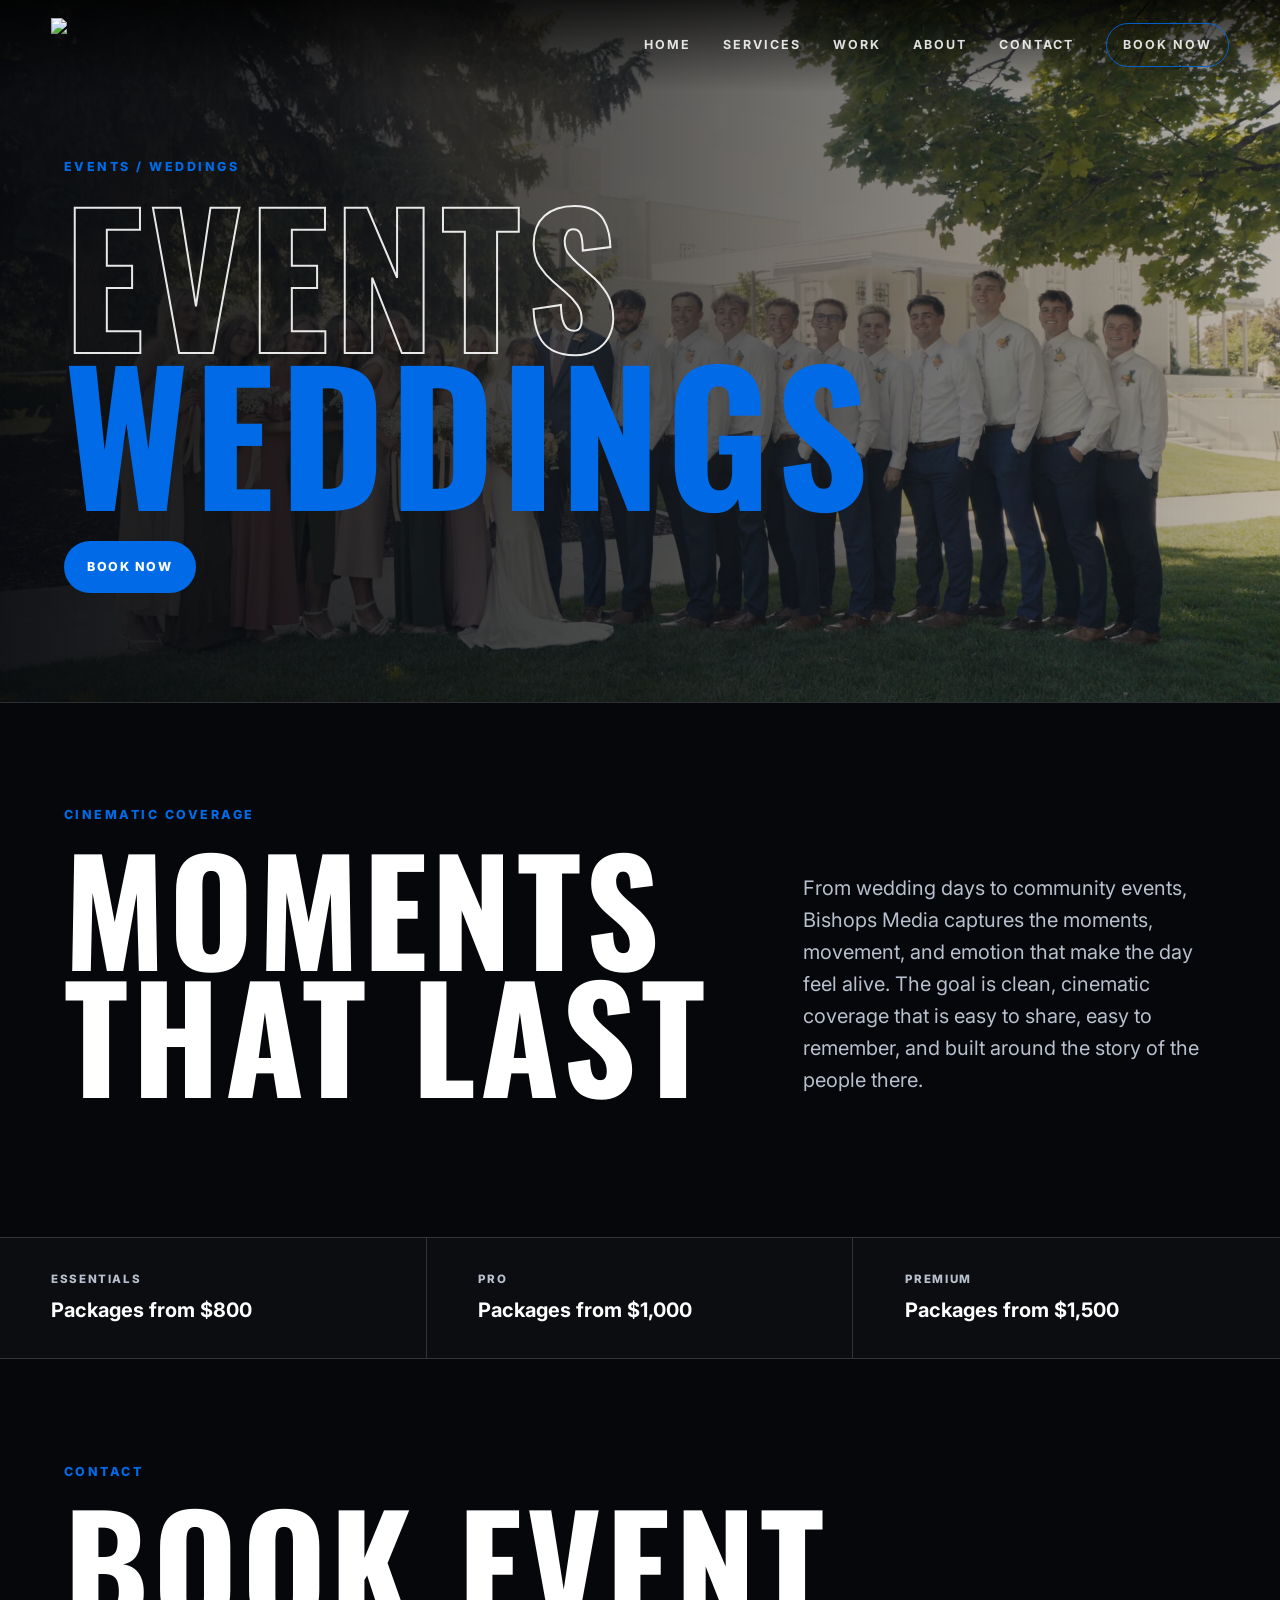
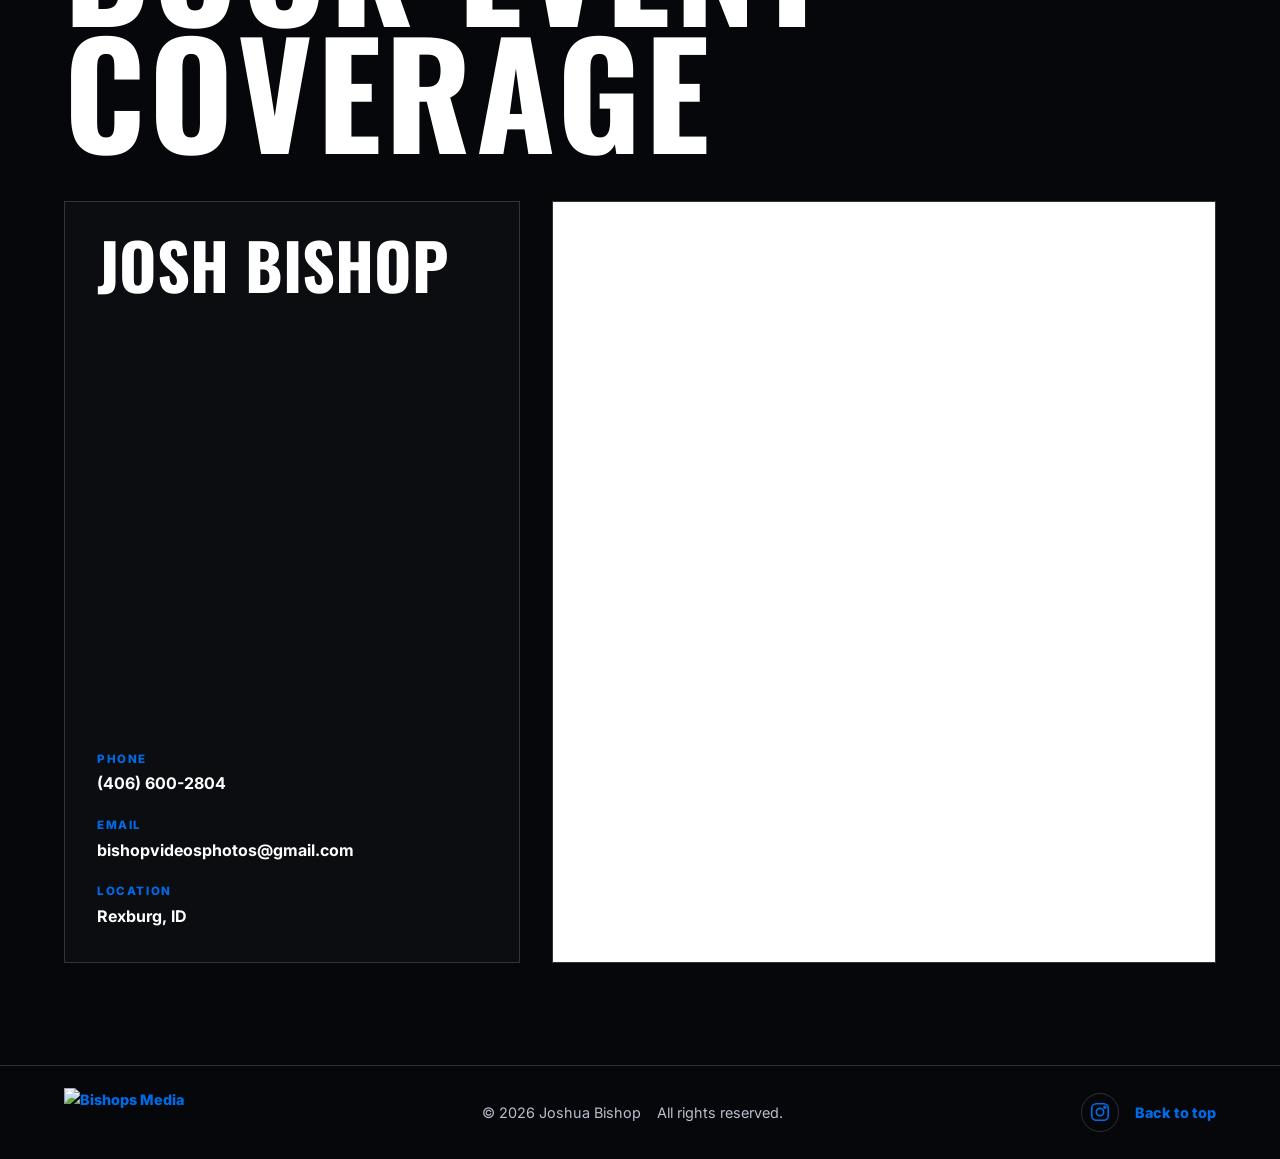
==== events-weddings.html @ 7efe7daa "Bishopsmedia 2.0" ====
<!DOCTYPE html>
<html lang="en">
<head>
  <meta charset="UTF-8" />
  <meta name="viewport" content="width=device-width, initial-scale=1.0" />
  <meta name="description" content="Wedding and event video coverage from Bishops Media in Rexburg, Idaho." />
  <title>Events and Weddings | Bishops Media</title>
  <link rel="icon" type="image/webp" sizes="any" href="images/logo/logo-square.webp?v=2" />
  <link rel="shortcut icon" type="image/webp" href="images/logo/logo-square.webp?v=2" />
  <link rel="apple-touch-icon" href="images/logo/logo.png" />

  <link rel="preconnect" href="https://fonts.googleapis.com">
  <link rel="preconnect" href="https://fonts.gstatic.com" crossorigin>
  <link href="https://fonts.googleapis.com/css2?family=Oswald:wght@500;600;700&family=Inter:wght@400;500;600;700&display=swap" rel="stylesheet">
  <link rel="stylesheet" href="styles/styles.css" />
  <script src="scripts/main.js" defer></script>
</head>
<body>
  <a class="skip-link" href="#main-content">Skip to main content</a>

  <header class="site-header" data-header>
    <a class="logo" href="index.html" aria-label="Bishops Media home">
      <img src="images/logo/logo.webp" alt="Bishops Media" />
    </a>

    <button class="nav-toggle" type="button" aria-label="Open navigation menu" aria-expanded="false" aria-controls="site-nav">
      <span></span>
      <span></span>
      <span></span>
    </button>

    <nav class="site-nav" id="site-nav" aria-label="Main navigation">
      <a href="index.html#home">Home</a>
      <div class="nav-item has-dropdown">
        <a class="nav-parent" href="index.html#services" aria-haspopup="true">Services</a>
        <div class="services-menu" aria-label="Service pages">
          <a href="video-marketing-ads.html">Video Marketing Ads</a>
          <a href="real-estate-media.html">Real Estate Media</a>
          <a href="events-weddings.html">Events and Weddings</a>
        </div>
      </div>
      <a href="index.html#work">Work</a>
      <a href="index.html#about">About</a>
      <a href="#contact">Contact</a>
      <a class="nav-cta" href="#contact">Book Now</a>
    </nav>
  </header>

  <main id="main-content">
    <section class="page-hero" aria-label="Events and weddings hero">
      <video class="page-hero-image page-hero-video" autoplay muted playsinline loop poster="https://placehold.co/1600x900/e5e7eb/6b7280?text=Events+%2F+Weddings">
        <source src="videos/wedding_broll.webm" type="video/webm" />
      </video>
      <div class="page-hero-overlay"></div>

      <div class="page-hero-content">
        <p class="eyebrow">Events / Weddings</p>
        <h1><span>Events</span> <span>Weddings</span></h1>
        <div class="hero-actions">
          <a class="button primary" href="#contact">Book Now</a>
        </div>
      </div>
    </section>

    <section class="service-detail section-padding" aria-labelledby="events-title">
      <div class="section-kicker">Cinematic Coverage</div>
      <div class="section-heading-grid detail-heading-grid">
        <h2 id="events-title">Moments<br>That Last</h2>
        <p>From wedding days to community events, Bishops Media captures the moments, movement, and emotion that make the day feel alive. The goal is clean, cinematic coverage that is easy to share, easy to remember, and built around the story of the people there.</p>
      </div>
    </section>


    <section class="pricing-strip" aria-label="Wedding and event package starting prices">
      <div>
        <span>Essentials</span>
        <strong>Packages from $800</strong>
      </div>
      <div>
        <span>Pro</span>
        <strong>Packages from $1,000</strong>
      </div>
      <div>
        <span>Premium</span>
        <strong>Packages from $1,500</strong>
      </div>
    </section>

    <section class="contact-section section-padding" id="contact" aria-labelledby="contact-title">
      <div class="contact-intro">
        <div class="section-kicker">Contact</div>
        <h2 id="contact-title">Book event coverage</h2>
      </div>

      <div class="contact-layout">
        <aside class="contact-card" aria-label="Josh Bishop contact information">
          <h3>Josh Bishop</h3>
          <ul>
            <li>
              <span>Phone</span>
              <a href="tel:+14066002804">(406) 600-2804</a>
            </li>
            <li>
              <span>Email</span>
              <a href="mailto:bishopvideosphotos@gmail.com">bishopvideosphotos@gmail.com</a>
            </li>
            <li>
              <span>Location</span>
              <p>Rexburg, ID</p>
            </li>
          </ul>
        </aside>

        <div class="google-form-wrap">
          <iframe
            class="google-form-frame"
            title="Bishops Media inquiry form"
            src="https://docs.google.com/forms/d/e/1FAIpQLSdzf8NrI7qWFJkRljMxCz3Irtu58FCvj5BtbxRIutSVyq_fuQ/viewform?embedded=true"
            width="640"
            height="760"
            loading="lazy">
            Loading…
          </iframe>
        </div>
      </div>
    </section>
  </main>

  <footer class="site-footer">
    <a class="footer-brand" href="index.html" aria-label="Bishops Media home">
      <img src="images/logo/logo.webp" alt="Bishops Media" />
    </a>

    <div class="footer-legal">
      <p>© <span data-current-year>2026</span> Joshua Bishop</p>
      <p>All rights reserved.</p>
    </div>

    <div class="footer-links">
      <a class="instagram-link" href="https://www.instagram.com/" target="_blank" rel="noopener" aria-label="Bishops Media on Instagram">
        <svg aria-hidden="true" viewBox="0 0 24 24" width="22" height="22" focusable="false">
          <rect x="3" y="3" width="18" height="18" rx="5"></rect>
          <circle cx="12" cy="12" r="4"></circle>
          <circle cx="17.3" cy="6.7" r="1"></circle>
        </svg>
      </a>
      <a href="#main-content">Back to top</a>
    </div>
  </footer>
</body>
</html>
---- styles/styles.css ----
:root {
  --dark: #05070b;
  --dark-soft: #111721;
  --light: #ffffff;
  --muted: #b7c0cc;
  --blue: #016be7;
  --blue-soft: rgba(1, 107, 231, 0.08);
  --line: rgba(255, 255, 255, 0.16);
  --shadow: none;
  --heading-font: "Oswald", Arial, sans-serif;
  --body-font: "Inter", Arial, sans-serif;
}

* {
  box-sizing: border-box;
}

html {
  scroll-behavior: smooth;
}

body {
  margin: 0;
  background: var(--dark);
  color: var(--light);
  font-family: var(--body-font);
  line-height: 1.6;
}

img,
video {
  max-width: 100%;
  display: block;
}

a {
  color: inherit;
  text-decoration: none;
}

.skip-link {
  position: absolute;
  left: 1rem;
  top: -4rem;
  z-index: 200;
  background: var(--light);
  color: var(--dark);
  padding: 0.75rem 1rem;
  border-radius: 999px;
  transition: top 0.2s ease;
}

.skip-link:focus {
  top: 1rem;
}

.site-header {
  position: fixed;
  inset: 0 0 auto 0;
  z-index: 100;
  display: flex;
  align-items: center;
  justify-content: space-between;
  padding: 1.15rem clamp(1rem, 4vw, 4rem);
  background: linear-gradient(to bottom, rgba(0, 0, 0, 0.76), rgba(0, 0, 0, 0));
  transition: background 0.2s ease, padding 0.2s ease;
}

.site-header.is-scrolled {
  background: rgba(5, 7, 11, 0.92);
  border-bottom: 1px solid var(--line);
  backdrop-filter: blur(18px);
  padding-block: 0.8rem;
}

.logo {
  font-family: var(--heading-font);
  font-size: clamp(1.2rem, 3vw, 1.8rem);
  letter-spacing: 0.08em;
  text-transform: uppercase;
}

.logo span {
  color: var(--blue);
}

.site-nav {
  display: flex;
  align-items: center;
  gap: clamp(1rem, 2.5vw, 2.2rem);
  text-transform: uppercase;
  font-size: 0.78rem;
  font-weight: 700;
  letter-spacing: 0.16em;
}

.site-nav a {
  opacity: 0.86;
  transition: opacity 0.2s ease, color 0.2s ease;
}

.site-nav a:hover,
.site-nav a:focus-visible {
  color: var(--blue);
  opacity: 1;
}

.nav-cta {
  border: 1px solid var(--blue);
  border-radius: 999px;
  padding: 0.7rem 1rem;
  background: transparent;
}

.nav-cta:hover,
.nav-cta:focus-visible {
  background: rgba(255, 255, 255, 0.04);
}

.nav-toggle {
  display: none;
  background: transparent;
  border: 0;
  width: 2.5rem;
  padding: 0.4rem;
  cursor: pointer;
}

.nav-toggle span {
  display: block;
  height: 2px;
  margin: 0.42rem 0;
  background: var(--light);
  transition: transform 0.2s ease, opacity 0.2s ease;
}

.nav-toggle.is-open span:nth-child(1) {
  transform: translateY(8px) rotate(45deg);
}

.nav-toggle.is-open span:nth-child(2) {
  opacity: 0;
}

.nav-toggle.is-open span:nth-child(3) {
  transform: translateY(-8px) rotate(-45deg);
}

.hero {
  position: relative;
  min-height: 100svh;
  display: grid;
  align-items: center;
  overflow: hidden;
  isolation: isolate;
  padding: 8rem clamp(1.2rem, 5vw, 5rem) 5rem;
}

.hero-video,
.hero-overlay {
  position: absolute;
  inset: 0;
  width: 100%;
  height: 100%;
}

.hero-video {
  object-fit: cover;
  z-index: -3;
  background: linear-gradient(120deg, #111721, #05070b 58%, #016be7);
}

.hero-overlay {
  z-index: -2;
  background: linear-gradient(90deg, rgba(5, 7, 11, 0.9), rgba(5, 7, 11, 0.62) 46%, rgba(5, 7, 11, 0.3));
}

.hero-content {
  max-width: 1020px;
}

.eyebrow,
.section-kicker {
  color: var(--blue);
  text-transform: uppercase;
  letter-spacing: 0.2em;
  font-size: 0.78rem;
  font-weight: 800;
  margin: 0 0 1.1rem;
}

.hero h1,
.section-heading-grid h2,
.about-copy h2,
.contact-intro h2 {
  font-family: var(--heading-font);
  text-transform: uppercase;
  line-height: 0.88;
  letter-spacing: 0.03em;
  margin: 0;
}

.hero h1 {
  font-size: clamp(5rem, 17vw, 15rem);
  max-width: 9ch;
}

.hero h1 span {
  display: block;
}

.hero h1 span:first-child {
  color: transparent;
  -webkit-text-stroke: 2px rgba(255, 255, 255, 0.9);
}

.hero h1 span:last-child {
  color: var(--blue);
}

.hero-copy {
  max-width: 620px;
  margin: 1.6rem 0 0;
  color: rgba(255, 255, 255, 0.86);
  font-size: clamp(1rem, 2vw, 1.25rem);
}

.hero-actions {
  display: flex;
  flex-wrap: wrap;
  gap: 1rem;
  margin-top: 2rem;
}

.button {
  display: inline-flex;
  align-items: center;
  justify-content: center;
  min-height: 3.25rem;
  padding: 0.85rem 1.4rem;
  border-radius: 999px;
  font-weight: 800;
  text-transform: uppercase;
  letter-spacing: 0.12em;
  font-size: 0.78rem;
  border: 1px solid transparent;
  cursor: pointer;
  transition: background 0.2s ease, border-color 0.2s ease, color 0.2s ease;
}

.button:hover,
.button:focus-visible {
  border-color: var(--light);
}

.button.primary {
  background: var(--blue);
  color: var(--light);
}

.button.ghost {
  border-color: rgba(255, 255, 255, 0.36);
  background: rgba(255, 255, 255, 0.06);
}

.scroll-cue {
  position: absolute;
  right: clamp(1.2rem, 4vw, 4rem);
  bottom: 2rem;
  display: grid;
  place-items: center;
  width: 4.8rem;
  height: 4.8rem;
  border: 1px solid var(--line);
  border-radius: 999px;
  color: var(--muted);
  text-transform: uppercase;
  font-size: 0.7rem;
  letter-spacing: 0.16em;
}

.section-padding {
  padding: clamp(4rem, 8vw, 8rem) clamp(1.2rem, 5vw, 5rem);
}

.services-section {
  background: var(--dark);
}

.section-heading-grid {
  display: grid;
  grid-template-columns: minmax(0, 0.9fr) minmax(260px, 0.55fr);
  gap: clamp(1.5rem, 5vw, 5rem);
  align-items: end;
  margin-bottom: 2.4rem;
}

.section-heading-grid h2,
.contact-intro h2 {
  font-size: clamp(4rem, 12vw, 9rem);
}

.section-heading-grid p,
.contact-intro p,
.about-copy p {
  color: var(--muted);
  margin: 0;
  max-width: 640px;
}

.service-grid {
  display: grid;
  grid-template-columns: repeat(3, minmax(0, 1fr));
  gap: 1rem;
}

.service-card {
  position: relative;
  min-height: 520px;
  overflow: hidden;
  background: var(--dark-soft);
  border: 1px solid var(--line);
}

.service-card::after {
  content: "";
  position: absolute;
  inset: 0;
  background: linear-gradient(to top, rgba(5, 7, 11, 0.92), rgba(5, 7, 11, 0.34) 58%, rgba(5, 7, 11, 0.06));
}

.service-card img {
  width: 100%;
  height: 100%;
  min-height: 520px;
  object-fit: cover;
  transition: transform 0.35s ease;
}

.service-card:hover img,
.service-card:focus-visible img {
  transform: scale(1.02);
}

.service-card-content {
  position: absolute;
  inset: auto 0 0 0;
  z-index: 2;
  padding: 1.4rem;
}

.service-card-content span {
  display: inline-flex;
  margin-bottom: 1rem;
  color: var(--blue);
  font-weight: 900;
}

.service-card h3 {
  font-family: var(--heading-font);
  text-transform: uppercase;
  font-size: clamp(2rem, 4vw, 3.3rem);
  line-height: 0.95;
  margin: 0 0 0.8rem;
}

.service-card p {
  color: rgba(255, 255, 255, 0.78);
  margin: 0;
}

.pricing-strip {
  display: grid;
  grid-template-columns: repeat(3, minmax(0, 1fr));
  border-block: 1px solid var(--line);
  background: rgba(255, 255, 255, 0.025);
}

.pricing-strip div {
  padding: clamp(1.2rem, 3vw, 2rem) clamp(1.2rem, 4vw, 4rem);
  border-right: 1px solid var(--line);
}

.pricing-strip div:last-child {
  border-right: 0;
}

.pricing-strip span,
.pricing-strip strong {
  display: block;
}

.pricing-strip span {
  color: var(--muted);
  text-transform: uppercase;
  letter-spacing: 0.14em;
  font-size: 0.72rem;
  font-weight: 800;
  margin-bottom: 0.35rem;
}

.pricing-strip strong {
  font-size: clamp(1rem, 2vw, 1.25rem);
}

.about-section {
  display: grid;
  grid-template-columns: minmax(280px, 0.7fr) minmax(0, 1fr);
  gap: clamp(2rem, 6vw, 6rem);
  align-items: center;
  background: var(--dark);
}

.about-media {
  position: relative;
}

.about-media::before {
  content: "";
  position: absolute;
  inset: 1rem -1rem -1rem 1rem;
  border: 1px solid var(--line);
  z-index: 0;
}

.about-media img {
  position: relative;
  z-index: 1;
  aspect-ratio: 4 / 5;
  width: 100%;
  object-fit: cover;
  background: var(--dark-soft);
}

.about-copy h2 {
  font-size: clamp(3rem, 8vw, 6.8rem);
  max-width: 760px;
  margin-bottom: 1.4rem;
}

.about-copy blockquote {
  margin: 2rem 0;
  padding-left: 1rem;
  border-left: 4px solid var(--blue);
  color: var(--light);
  font-size: clamp(1.2rem, 2.5vw, 1.8rem);
  font-weight: 700;
}

.text-link {
  display: inline-flex;
  color: var(--blue);
  font-weight: 900;
  text-transform: uppercase;
  letter-spacing: 0.14em;
  font-size: 0.78rem;
}

.contact-section {
  background: var(--dark);
}

.contact-intro {
  margin-bottom: clamp(1.5rem, 4vw, 3rem);
}

.contact-layout {
  display: grid;
  grid-template-columns: minmax(260px, 0.55fr) minmax(320px, 0.8fr);
  gap: clamp(1rem, 3vw, 2rem);
  align-items: stretch;
}

.contact-card,
.contact-form {
  border: 1px solid var(--line);
  background: rgba(255, 255, 255, 0.025);
}

.contact-card {
  display: grid;
  align-content: space-between;
  gap: 2rem;
  padding: clamp(1.2rem, 3vw, 2rem);
}

.contact-card h3 {
  margin: 0;
  font-family: var(--heading-font);
  font-size: clamp(2.2rem, 5vw, 4rem);
  line-height: 0.95;
  text-transform: uppercase;
}

.contact-card ul {
  display: grid;
  gap: 1.2rem;
  list-style: none;
  padding: 0;
  margin: 0;
}

.contact-card li {
  display: grid;
  gap: 0.2rem;
}

.contact-card span {
  color: var(--blue);
  text-transform: uppercase;
  letter-spacing: 0.14em;
  font-size: 0.72rem;
  font-weight: 800;
}

.contact-card a,
.contact-card p {
  margin: 0;
  color: var(--light);
  font-weight: 700;
}

.contact-card a:hover,
.contact-card a:focus-visible {
  color: var(--blue);
}

.contact-form {
  display: grid;
  gap: 1rem;
  padding: clamp(1.2rem, 3vw, 2rem);
}

.contact-form label {
  display: grid;
  gap: 0.4rem;
  color: var(--muted);
  font-size: 0.86rem;
  font-weight: 700;
}

.contact-form input,
.contact-form select,
.contact-form textarea {
  width: 100%;
  border: 1px solid rgba(255, 255, 255, 0.2);
  background: rgba(0, 0, 0, 0.38);
  color: var(--light);
  font: inherit;
  padding: 0.95rem 1rem;
  border-radius: 0;
}

.contact-form input:focus,
.contact-form select:focus,
.contact-form textarea:focus {
  outline: 2px solid var(--blue);
  border-color: var(--blue);
}

.google-form-wrap {
  border: 1px solid var(--line);
  background: rgba(255, 255, 255, 0.025);
  overflow: hidden;
  min-height: 1177px;
}

.google-form-frame {
  display: block;
  width: 100%;
  max-width: 100%;
  height: 1177px;
  border: 0;
  background: #ffffff;
}

.site-footer {
  display: flex;
  align-items: center;
  justify-content: space-between;
  gap: 1.5rem;
  padding: 1.4rem clamp(1.2rem, 5vw, 5rem);
  color: var(--muted);
  border-top: 1px solid var(--line);
  font-size: 0.9rem;
}

.footer-legal,
.footer-links {
  display: flex;
  align-items: center;
  gap: 1rem;
  flex-wrap: wrap;
}

.site-footer p {
  margin: 0;
}

.site-footer a {
  color: var(--blue);
  font-weight: 800;
}

.instagram-link {
  display: inline-grid;
  place-items: center;
  width: 2.4rem;
  height: 2.4rem;
  border: 1px solid var(--line);
  border-radius: 999px;
}

.instagram-link svg {
  fill: none;
  stroke: currentColor;
  stroke-width: 1.8;
}

.instagram-link:hover,
.instagram-link:focus-visible {
  color: var(--light);
  border-color: var(--blue);
}

@media (max-width: 900px) {
  .nav-toggle {
    display: block;
    z-index: 101;
  }

  .site-nav {
    position: fixed;
    inset: 0;
    display: grid;
    place-content: center;
    gap: 1.7rem;
    background: rgba(5, 7, 11, 0.97);
    transform: translateX(100%);
    transition: transform 0.24s ease;
    font-size: 1rem;
  }

  .site-nav.is-open {
    transform: translateX(0);
  }

  .section-heading-grid,
  .about-section,
  .contact-layout {
    grid-template-columns: 1fr;
  }

  .service-grid,
  .pricing-strip {
    grid-template-columns: 1fr;
  }

  .pricing-strip div {
    border-right: 0;
    border-bottom: 1px solid var(--line);
  }

  .pricing-strip div:last-child {
    border-bottom: 0;
  }

  .service-card,
  .service-card img {
    min-height: 430px;
  }
}

@media (max-width: 560px) {
  .google-form-frame {
    height: 1250px;
  }

  .hero {
    padding-top: 7rem;
  }

  .hero h1 {
    font-size: clamp(4.4rem, 24vw, 7rem);
  }

  .scroll-cue {
    display: none;
  }

  .hero-actions,
  .site-footer,
  .footer-legal,
  .footer-links {
    align-items: stretch;
    flex-direction: column;
  }

  .button {
    width: 100%;
  }
}

@media (prefers-reduced-motion: reduce) {
  html {
    scroll-behavior: auto;
  }

  *,
  *::before,
  *::after {
    animation-duration: 0.01ms !important;
    animation-iteration-count: 1 !important;
    transition-duration: 0.01ms !important;
  }
}

/* Shared logo header, minimalist service dropdown, service pages, and gallery modal */
.logo {
  display: inline-flex;
  align-items: center;
  width: auto;
  min-width: 0;
  font-size: 0;
  letter-spacing: 0;
}

.logo img {
  display: block;
  width: auto;
  height: clamp(2.2rem, 4vw, 3.45rem);
  object-fit: contain;
}

.nav-item {
  position: relative;
  display: inline-flex;
  align-items: center;
}

.has-dropdown {
  padding-block: 0.85rem;
  margin-block: -0.85rem;
}

.nav-parent {
  display: inline-flex;
  align-items: center;
}

.services-menu {
  position: absolute;
  top: 100%;
  left: 50%;
  z-index: 120;
  display: grid;
  gap: 0.65rem;
  min-width: 230px;
  padding: 0.95rem 1rem;
  border: 1px solid var(--line);
  background: rgba(5, 7, 11, 0.94);
  backdrop-filter: blur(18px);
  transform: translate(-50%, -0.15rem);
  opacity: 0;
  pointer-events: none;
  transition: opacity 0.18s ease, transform 0.18s ease;
}

.services-menu a {
  display: block;
  color: var(--light);
  opacity: 0.82;
  font-size: 0.72rem;
  letter-spacing: 0.12em;
  line-height: 1.25;
}

.services-menu a:hover,
.services-menu a:focus-visible {
  color: var(--blue);
  opacity: 1;
}

.has-dropdown:hover .services-menu,
.has-dropdown:focus-within .services-menu {
  transform: translate(-50%, 0);
  opacity: 1;
  pointer-events: auto;
}

.footer-brand {
  display: inline-flex;
  align-items: center;
}

.footer-brand img {
  display: block;
  width: auto;
  height: clamp(2rem, 4vw, 3rem);
  object-fit: contain;
}

.site-footer {
  display: grid;
  grid-template-columns: auto minmax(0, 1fr) auto;
  align-items: center;
  gap: 1.5rem;
}

.footer-legal {
  justify-content: center;
}

.page-hero {
  position: relative;
  min-height: 78svh;
  display: grid;
  align-items: center;
  overflow: hidden;
  isolation: isolate;
  padding: 8rem clamp(1.2rem, 5vw, 5rem) 5rem;
}

.page-hero-image,
.page-hero-overlay {
  position: absolute;
  inset: 0;
  width: 100%;
  height: 100%;
}

.page-hero-image {
  z-index: -3;
  object-fit: cover;
  background: var(--dark-soft);
}

.page-hero-overlay {
  z-index: -2;
  background: linear-gradient(90deg, rgba(5, 7, 11, 0.92), rgba(5, 7, 11, 0.66) 48%, rgba(5, 7, 11, 0.25));
}

.page-hero-content {
  max-width: 1080px;
}

.page-hero h1 {
  font-family: var(--heading-font);
  text-transform: uppercase;
  line-height: 0.88;
  letter-spacing: 0.03em;
  margin: 0;
  font-size: clamp(4.4rem, 14vw, 13rem);
  max-width: 8.5ch;
}

.page-hero h1 span {
  display: block;
}

.page-hero h1 span:first-child {
  color: transparent;
  -webkit-text-stroke: 2px rgba(255, 255, 255, 0.9);
}

.page-hero h1 span:last-child {
  color: var(--blue);
}

.service-detail {
  border-top: 1px solid var(--line);
}

.detail-heading-grid p {
  color: var(--muted);
  font-size: clamp(1rem, 1.8vw, 1.25rem);
  max-width: 720px;
}

.gallery-section {
  border-top: 1px solid var(--line);
  background: rgba(255, 255, 255, 0.015);
}

.gallery-grid {
  display: grid;
  grid-template-columns: repeat(4, minmax(0, 1fr));
  grid-auto-flow: dense;
  gap: 0.75rem;
}

.gallery-tile {
  position: relative;
  display: block;
  width: 100%;
  padding: 0;
  border: 1px solid var(--line);
  background: var(--dark-soft);
  cursor: pointer;
  overflow: hidden;
}

.gallery-tile.featured {
  grid-column: span 2;
  grid-row: span 2;
}

.events-gallery-grid {
  grid-template-columns: repeat(6, minmax(0, 1fr));
}

.events-gallery-grid .gallery-tile.wide {
  grid-column: span 3;
}

.events-gallery-grid .gallery-tile.tall {
  grid-column: span 2;
  grid-row: span 2;
}

.events-gallery-grid .gallery-tile.medium {
  grid-column: span 2;
}

.events-gallery-grid .gallery-tile.small {
  grid-column: span 1;
}

.events-gallery-grid .gallery-tile.wide img {
  min-height: 340px;
  aspect-ratio: 16 / 9;
}

.events-gallery-grid .gallery-tile.tall img {
  min-height: 620px;
  aspect-ratio: 3 / 5;
}

.events-gallery-grid .gallery-tile.medium img,
.events-gallery-grid .gallery-tile.small img {
  min-height: 290px;
}

.gallery-tile img {
  width: 100%;
  height: 100%;
  min-height: 220px;
  aspect-ratio: 4 / 3;
  object-fit: cover;
  transition: transform 0.25s ease, opacity 0.25s ease;
}

.gallery-tile.featured img {
  min-height: 460px;
}


.gallery-tile.crop-left img {
  object-position: 25% 50%;
}

.gallery-tile.crop-right img {
  object-position: 75% 50%;
}

.gallery-tile.crop-top img {
  object-position: 50% 20%;
}

.gallery-tile.crop-bottom img {
  object-position: 50% 78%;
}

.gallery-tile:hover img,
.gallery-tile:focus-visible img {
  transform: scale(1.02);
  opacity: 0.9;
}

.lightbox {
  position: fixed;
  inset: 0;
  z-index: 500;
  display: grid;
  place-items: center;
  padding: clamp(1rem, 4vw, 4rem);
  background: rgba(0, 0, 0, 0.9);
  opacity: 0;
  pointer-events: none;
  transition: opacity 0.2s ease;
}

.lightbox.is-open {
  opacity: 1;
  pointer-events: auto;
}

body.lightbox-open {
  overflow: hidden;
}

.lightbox-frame {
  margin: 0;
  max-width: min(1100px, 86vw);
  max-height: 86vh;
}

.lightbox-frame img {
  max-width: 100%;
  max-height: 86vh;
  object-fit: contain;
  border: 1px solid rgba(255, 255, 255, 0.18);
  background: var(--dark);
}

.lightbox-close,
.lightbox-control {
  position: absolute;
  display: grid;
  place-items: center;
  border: 1px solid rgba(255, 255, 255, 0.28);
  background: rgba(5, 7, 11, 0.42);
  color: var(--light);
  cursor: pointer;
  transition: background 0.18s ease, border-color 0.18s ease;
}

.lightbox-close:hover,
.lightbox-close:focus-visible,
.lightbox-control:hover,
.lightbox-control:focus-visible {
  background: rgba(255, 255, 255, 0.1);
  border-color: var(--blue);
}

.lightbox-close {
  top: 1rem;
  right: 1rem;
  width: 2.8rem;
  height: 2.8rem;
  border-radius: 999px;
  font-size: 1.9rem;
  line-height: 1;
}

.lightbox-control {
  top: 50%;
  width: 3.1rem;
  height: 4.4rem;
  transform: translateY(-50%);
  font-size: 2.8rem;
  line-height: 1;
}

.lightbox-prev {
  left: clamp(0.75rem, 3vw, 2rem);
}

.lightbox-next {
  right: clamp(0.75rem, 3vw, 2rem);
}

@media (max-width: 900px) {
  .site-nav {
    align-content: center;
    justify-items: center;
  }

  .nav-item {
    display: grid;
    justify-items: center;
    gap: 0.8rem;
  }

  .has-dropdown {
    padding-block: 0;
    margin-block: 0;
  }

  .services-menu {
    position: static;
    min-width: 0;
    padding: 0;
    border: 0;
    background: transparent;
    backdrop-filter: none;
    transform: none;
    opacity: 1;
    pointer-events: auto;
  }

  .has-dropdown:hover .services-menu,
  .has-dropdown:focus-within .services-menu {
    transform: none;
  }

  .services-menu a {
    font-size: 0.78rem;
    text-align: center;
  }

  .gallery-grid,
  .events-gallery-grid {
    grid-template-columns: repeat(2, minmax(0, 1fr));
  }

  .gallery-tile.featured,
  .events-gallery-grid .gallery-tile.wide,
  .events-gallery-grid .gallery-tile.tall,
  .events-gallery-grid .gallery-tile.medium,
  .events-gallery-grid .gallery-tile.small {
    grid-column: span 1;
    grid-row: span 1;
  }

  .gallery-tile.featured img,
  .gallery-tile img,
  .events-gallery-grid .gallery-tile.wide img,
  .events-gallery-grid .gallery-tile.tall img,
  .events-gallery-grid .gallery-tile.medium img,
  .events-gallery-grid .gallery-tile.small img {
    min-height: 280px;
    aspect-ratio: 4 / 3;
  }

  .site-footer {
    grid-template-columns: 1fr;
    justify-items: center;
    text-align: center;
  }

  .footer-legal,
  .footer-links {
    justify-content: center;
  }
}

@media (max-width: 560px) {
  .google-form-frame {
    height: 1250px;
  }

  .logo img {
    height: 2.15rem;
  }

  .page-hero {
    min-height: 72svh;
    padding-top: 7rem;
  }

  .page-hero h1 {
    font-size: clamp(4rem, 21vw, 6.6rem);
  }

  .gallery-grid,
  .events-gallery-grid {
    grid-template-columns: 1fr;
  }

  .lightbox-control {
    top: auto;
    bottom: 1rem;
    transform: none;
    width: 3rem;
    height: 3rem;
    font-size: 2rem;
    border-radius: 999px;
  }

  .lightbox-prev {
    left: calc(50% - 4rem);
  }

  .lightbox-next {
    right: calc(50% - 4rem);
  }
}



/* July 25 responsive nav, favicon support, video gallery updates */
.logo img {
  height: clamp(2.35rem, 4.2vw, 3.65rem);
}

.nav-toggle {
  position: relative;
  width: 2.75rem;
  height: 2.75rem;
  padding: 0;
}

.nav-toggle span {
  position: absolute;
  left: 0.55rem;
  right: 0.55rem;
  top: 50%;
  height: 2px;
  margin: 0;
  transform-origin: center;
}

.nav-toggle span:nth-child(1) {
  transform: translateY(-8px);
}

.nav-toggle span:nth-child(2) {
  transform: translateY(0);
}

.nav-toggle span:nth-child(3) {
  transform: translateY(8px);
}

.nav-toggle.is-open span:nth-child(1) {
  transform: translateY(0) rotate(45deg);
}

.nav-toggle.is-open span:nth-child(2) {
  opacity: 0;
}

.nav-toggle.is-open span:nth-child(3) {
  transform: translateY(0) rotate(-45deg);
}

.has-dropdown {
  padding: 0.9rem 0;
  margin: -0.9rem 0;
}

.has-dropdown::after {
  content: "";
  position: absolute;
  top: 100%;
  left: -1.25rem;
  right: -1.25rem;
  height: 1rem;
}

.services-menu {
  top: calc(100% + 0.15rem);
}

.video-gallery-grid {
  grid-template-columns: repeat(5, minmax(0, 1fr));
}

.video-gallery-grid .gallery-tile.featured {
  grid-column: span 3;
  grid-row: span 2;
}

.video-gallery-grid .gallery-tile.tall {
  grid-column: span 2;
  grid-row: span 2;
}

.video-gallery-grid .gallery-tile.wide {
  grid-column: span 5;
}

.video-gallery-grid .gallery-tile.featured img,
.video-gallery-grid .gallery-tile.tall img {
  min-height: 560px;
  aspect-ratio: 9 / 16;
}

.video-gallery-grid .gallery-tile.wide img {
  min-height: 340px;
  aspect-ratio: 16 / 7;
}

.play-mark {
  position: absolute;
  inset: auto auto 1rem 1rem;
  z-index: 2;
  display: grid;
  place-items: center;
  width: 3rem;
  height: 3rem;
  border: 1px solid rgba(255, 255, 255, 0.32);
  border-radius: 999px;
  background: rgba(5, 7, 11, 0.58);
  color: var(--light);
  font-size: 1rem;
  line-height: 1;
}

.lightbox-frame video {
  display: block;
  width: min(900px, 86vw);
  max-height: 86vh;
  border: 1px solid rgba(255, 255, 255, 0.18);
  background: var(--dark);
}

.lightbox-frame img[hidden],
.lightbox-frame video[hidden] {
  display: none;
}

@media (max-width: 900px) {
  .nav-toggle {
    display: block;
  }

  .has-dropdown {
    padding: 0;
    margin: 0;
  }

  .has-dropdown::after {
    display: none;
  }

  .video-gallery-grid {
    grid-template-columns: repeat(2, minmax(0, 1fr));
  }

  .video-gallery-grid .gallery-tile.featured,
  .video-gallery-grid .gallery-tile.tall,
  .video-gallery-grid .gallery-tile.wide {
    grid-column: span 1;
    grid-row: span 1;
  }

  .video-gallery-grid .gallery-tile.featured img,
  .video-gallery-grid .gallery-tile.tall img,
  .video-gallery-grid .gallery-tile.wide img {
    min-height: 320px;
    aspect-ratio: 4 / 3;
  }
}

@media (max-width: 560px) {
  .google-form-frame {
    height: 1250px;
  }

  .video-gallery-grid {
    grid-template-columns: 1fr;
  }

  .logo img {
    height: 2.25rem;
  }
}


/* Wedding b-roll and placeholder media cleanup */
.page-hero-video {
  object-fit: cover;
}

.gallery-tile video {
  display: block;
  width: 100%;
  height: 100%;
  min-height: 220px;
  aspect-ratio: 4 / 3;
  object-fit: cover;
  transition: transform 0.25s ease, opacity 0.25s ease;
}

.gallery-tile:hover video,
.gallery-tile:focus-visible video {
  transform: scale(1.02);
  opacity: 0.9;
}

.gallery-tile.featured video {
  min-height: 460px;
}

.events-gallery-grid .gallery-tile.wide video {
  min-height: 340px;
  aspect-ratio: 16 / 9;
}

.events-gallery-grid .gallery-tile.tall video {
  min-height: 620px;
  aspect-ratio: 3 / 5;
}

.events-gallery-grid .gallery-tile.medium video,
.events-gallery-grid .gallery-tile.small video {
  min-height: 290px;
}

@media (max-width: 900px) {
  .events-gallery-grid .gallery-tile.wide video,
  .events-gallery-grid .gallery-tile.tall video,
  .events-gallery-grid .gallery-tile.medium video,
  .events-gallery-grid .gallery-tile.small video {
    min-height: 320px;
    aspect-ratio: 4 / 3;
  }
}


/* Service card and hero video media updates */
.service-card video {
  width: 100%;
  height: 100%;
  min-height: 520px;
  object-fit: cover;
  transition: transform 0.35s ease, opacity 0.25s ease;
}

.service-card:hover video,
.service-card:focus-visible video {
  transform: scale(1.02);
  opacity: 0.92;
}

.video-hero-triptych {
  z-index: -3;
  display: grid;
  grid-template-columns: repeat(3, minmax(0, 1fr));
  gap: 0;
  background: var(--dark-soft);
}

.video-hero-triptych video {
  width: 100%;
  height: 100%;
  object-fit: cover;
  opacity: 0.84;
  border-right: 1px solid rgba(255, 255, 255, 0.08);
}

.video-hero-triptych video:nth-child(2) {
  opacity: 0.72;
}

.video-hero-triptych video:last-child {
  border-right: 0;
}

.event-preview video {
  width: 100%;
  height: 460px;
  object-fit: cover;
  background: var(--dark-soft);
}

@media (max-width: 900px) {
  .service-card,
  .service-card img,
  .service-card video {
    min-height: 430px;
  }

  .video-hero-triptych {
    grid-template-columns: 1fr;
  }

  .video-hero-triptych video {
    display: none;
    border-right: 0;
  }

  .video-hero-triptych video:first-child {
    display: block;
  }

  .event-preview video {
    height: 360px;
  }
}

/* August 27 refinements: whole-card service hover, restrained video galleries */
.service-grid {
  overflow: visible;
  padding: 0.65rem;
  margin: -0.65rem;
}

.service-card {
  transition: transform 0.24s ease, border-color 0.24s ease, background 0.24s ease;
  transform-origin: center;
  will-change: transform;
}

.service-card img,
.service-card video {
  transition: opacity 0.24s ease;
}

.service-card:hover img,
.service-card:focus-visible img,
.service-card:hover video,
.service-card:focus-visible video {
  transform: none;
  opacity: 1;
}

@media (hover: hover) and (pointer: fine) {
  .service-card:hover,
  .service-card:focus-visible {
    transform: scale(1.035);
    z-index: 5;
    border-color: rgba(255, 255, 255, 0.34);
  }
}

.video-gallery-grid {
  max-width: min(1120px, 100%);
  margin-inline: auto;
  grid-template-columns: repeat(3, minmax(0, 1fr));
  align-items: start;
}

.video-gallery-grid .gallery-tile.featured,
.video-gallery-grid .gallery-tile.tall,
.video-gallery-grid .gallery-tile.wide {
  grid-column: span 1;
  grid-row: span 1;
}

.video-gallery-grid .gallery-tile img,
.video-gallery-grid .gallery-tile video,
.video-gallery-grid .gallery-tile.featured img,
.video-gallery-grid .gallery-tile.tall img,
.video-gallery-grid .gallery-tile.wide img {
  min-height: 0;
  height: clamp(320px, 38vw, 500px);
  aspect-ratio: 9 / 16;
  object-fit: cover;
}

.lightbox-frame video {
  width: min(720px, 86vw);
  max-height: 84vh;
  object-fit: contain;
}

@media (min-width: 1400px) {
  .video-gallery-grid {
    max-width: 1040px;
  }
}

@media (max-width: 900px) {
  .service-grid {
    padding: 0;
    margin: 0;
  }

  .video-gallery-grid {
    grid-template-columns: repeat(2, minmax(0, 1fr));
  }

  .video-gallery-grid .gallery-tile img,
  .video-gallery-grid .gallery-tile video,
  .video-gallery-grid .gallery-tile.featured img,
  .video-gallery-grid .gallery-tile.tall img,
  .video-gallery-grid .gallery-tile.wide img {
    height: auto;
    min-height: 320px;
    aspect-ratio: 4 / 3;
  }
}

@media (max-width: 560px) {
  .video-gallery-grid {
    grid-template-columns: 1fr;
  }
}

/* Revert homepage service cards to the original subtle media zoom */
.service-grid {
  overflow: initial;
  padding: 0;
  margin: 0;
}

.service-card {
  transform: none;
  transition: border-color 0.24s ease, background 0.24s ease;
  will-change: auto;
}

@media (hover: hover) and (pointer: fine) {
  .service-card:hover,
  .service-card:focus-visible {
    transform: none;
    z-index: auto;
    border-color: var(--line);
  }
}

.service-card img,
.service-card video {
  transition: transform 0.35s ease, opacity 0.25s ease;
}

.service-card:hover img,
.service-card:focus-visible img,
.service-card:hover video,
.service-card:focus-visible video {
  transform: scale(1.02);
  opacity: 0.92;
}

/* Video Marketing page: return to an asymmetrical gallery with more breathing room */
.video-gallery-grid {
  max-width: min(1180px, 100%);
  margin-inline: auto;
  display: grid;
  grid-template-columns: repeat(6, minmax(0, 1fr));
  gap: clamp(1.35rem, 2.5vw, 2.75rem);
  align-items: start;
}

.video-gallery-grid .gallery-tile.featured {
  grid-column: 1 / span 3;
  grid-row: span 2;
}

.video-gallery-grid .gallery-tile.tall {
  grid-column: 4 / span 3;
  grid-row: span 2;
  margin-top: clamp(2rem, 5vw, 5rem);
}

.video-gallery-grid .gallery-tile.wide {
  grid-column: 2 / span 4;
  grid-row: span 1;
  margin-top: clamp(1rem, 3vw, 2rem);
}

.video-gallery-grid .gallery-tile img,
.video-gallery-grid .gallery-tile video,
.video-gallery-grid .gallery-tile.featured img,
.video-gallery-grid .gallery-tile.tall img,
.video-gallery-grid .gallery-tile.wide img {
  width: 100%;
  height: auto;
  min-height: 0;
  object-fit: cover;
}

.video-gallery-grid .gallery-tile.featured img,
.video-gallery-grid .gallery-tile.featured video {
  aspect-ratio: 4 / 5;
  min-height: clamp(420px, 42vw, 620px);
}

.video-gallery-grid .gallery-tile.tall img,
.video-gallery-grid .gallery-tile.tall video {
  aspect-ratio: 3 / 4;
  min-height: clamp(400px, 40vw, 600px);
}

.video-gallery-grid .gallery-tile.wide img,
.video-gallery-grid .gallery-tile.wide video {
  aspect-ratio: 16 / 9;
  min-height: clamp(280px, 25vw, 390px);
}

@media (max-width: 900px) {
  .video-gallery-grid {
    max-width: 100%;
    grid-template-columns: 1fr;
    gap: 1.25rem;
  }

  .video-gallery-grid .gallery-tile.featured,
  .video-gallery-grid .gallery-tile.tall,
  .video-gallery-grid .gallery-tile.wide {
    grid-column: 1;
    grid-row: span 1;
    margin-top: 0;
  }

  .video-gallery-grid .gallery-tile img,
  .video-gallery-grid .gallery-tile video,
  .video-gallery-grid .gallery-tile.featured img,
  .video-gallery-grid .gallery-tile.tall img,
  .video-gallery-grid .gallery-tile.wide img {
    min-height: 320px;
    aspect-ratio: 4 / 3;
  }
}

/* Final refinements: homepage service cards and embedded Google Form sizing */
.service-card {
  transition: transform 0.28s ease, border-color 0.28s ease, background 0.28s ease;
  will-change: transform;
}

.service-card img,
.service-card video {
  width: 100%;
  height: 100%;
  min-height: 520px;
  object-fit: cover;
  transition: opacity 0.25s ease;
  transform: none;
}

.service-card:hover img,
.service-card:focus-visible img,
.service-card:hover video,
.service-card:focus-visible video {
  transform: none;
  opacity: 0.94;
}

@media (hover: hover) and (pointer: fine) {
  .service-card:hover,
  .service-card:focus-visible {
    transform: scale(1.035);
    border-color: rgba(255, 255, 255, 0.32);
    z-index: 3;
  }
}

.google-form-wrap {
  min-height: 0;
}

.google-form-frame {
  height: 760px;
}

@media (max-width: 900px) {
  .service-card,
  .service-card img,
  .service-card video {
    min-height: 430px;
  }

  .service-card:hover,
  .service-card:focus-visible {
    transform: none;
  }

  .google-form-frame {
    height: 840px;
  }
}

@media (max-width: 560px) {
  .google-form-frame {
    height: 920px;
  }
}
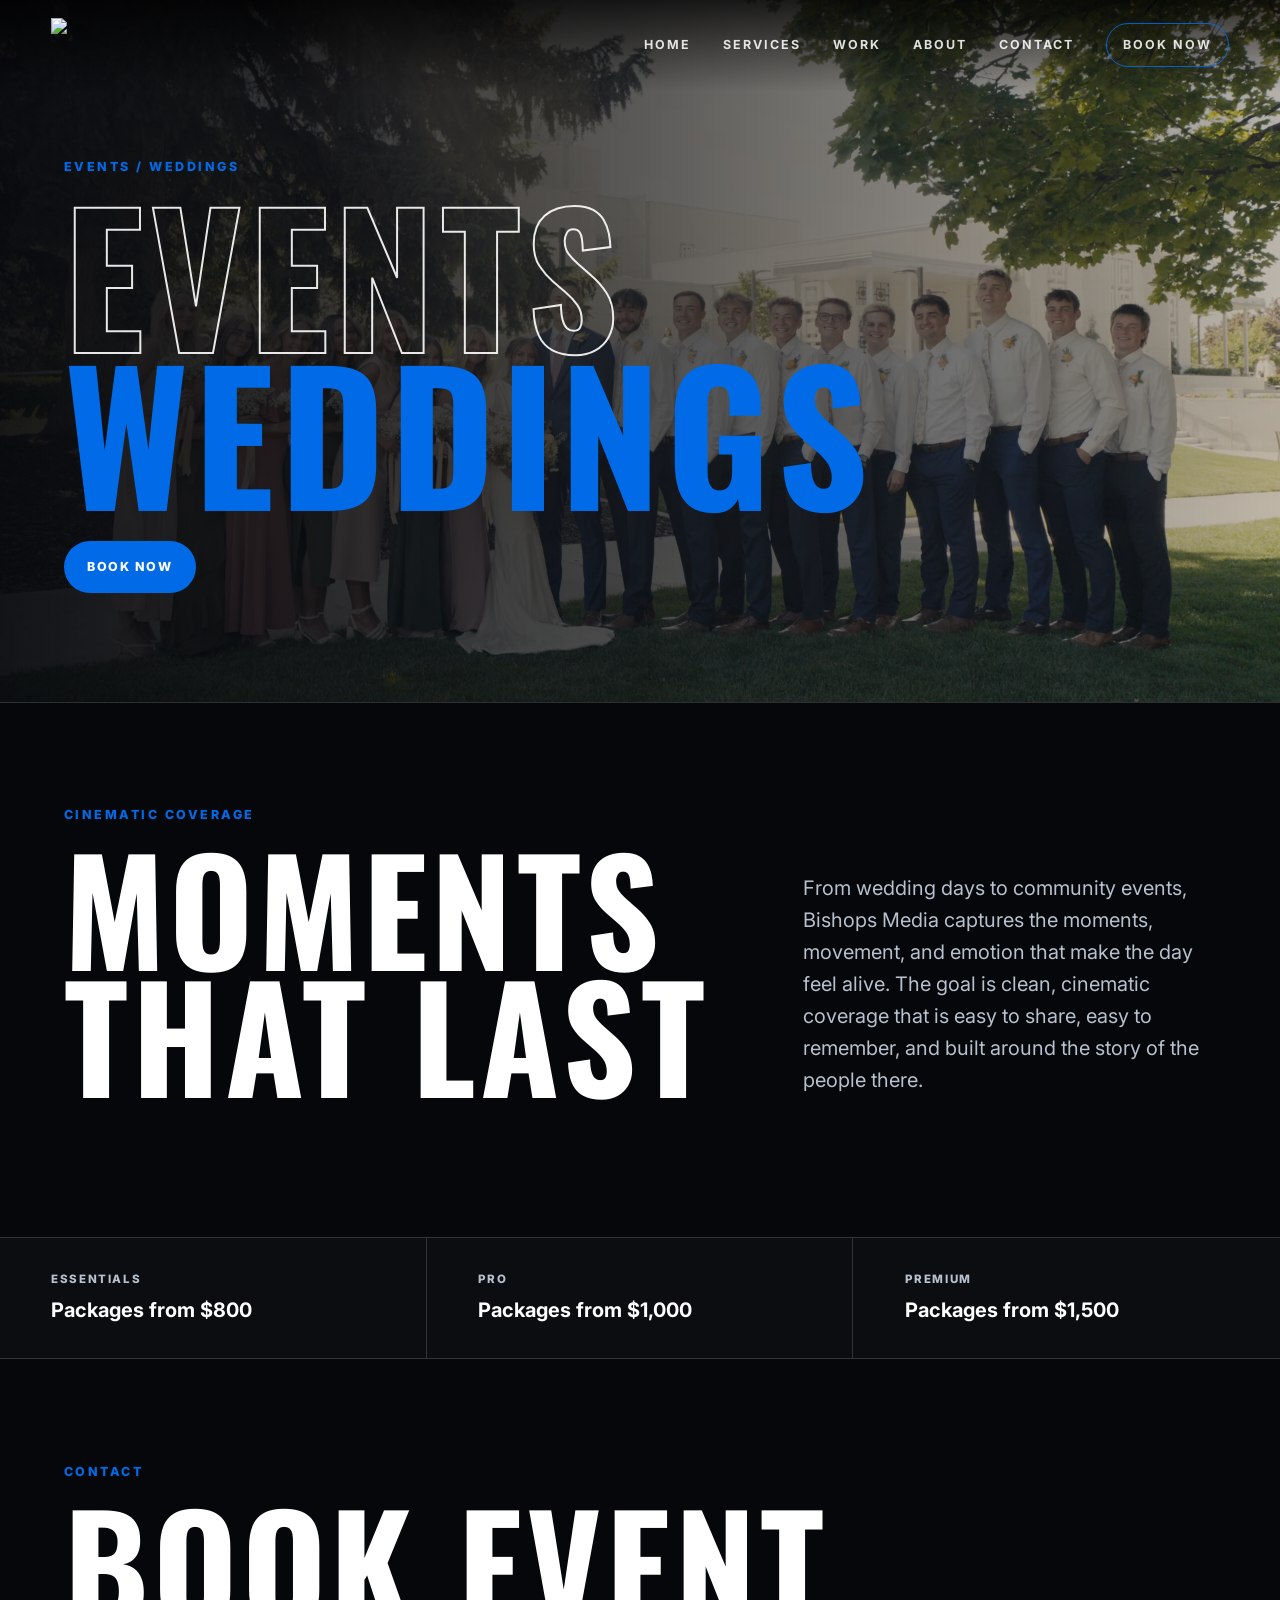
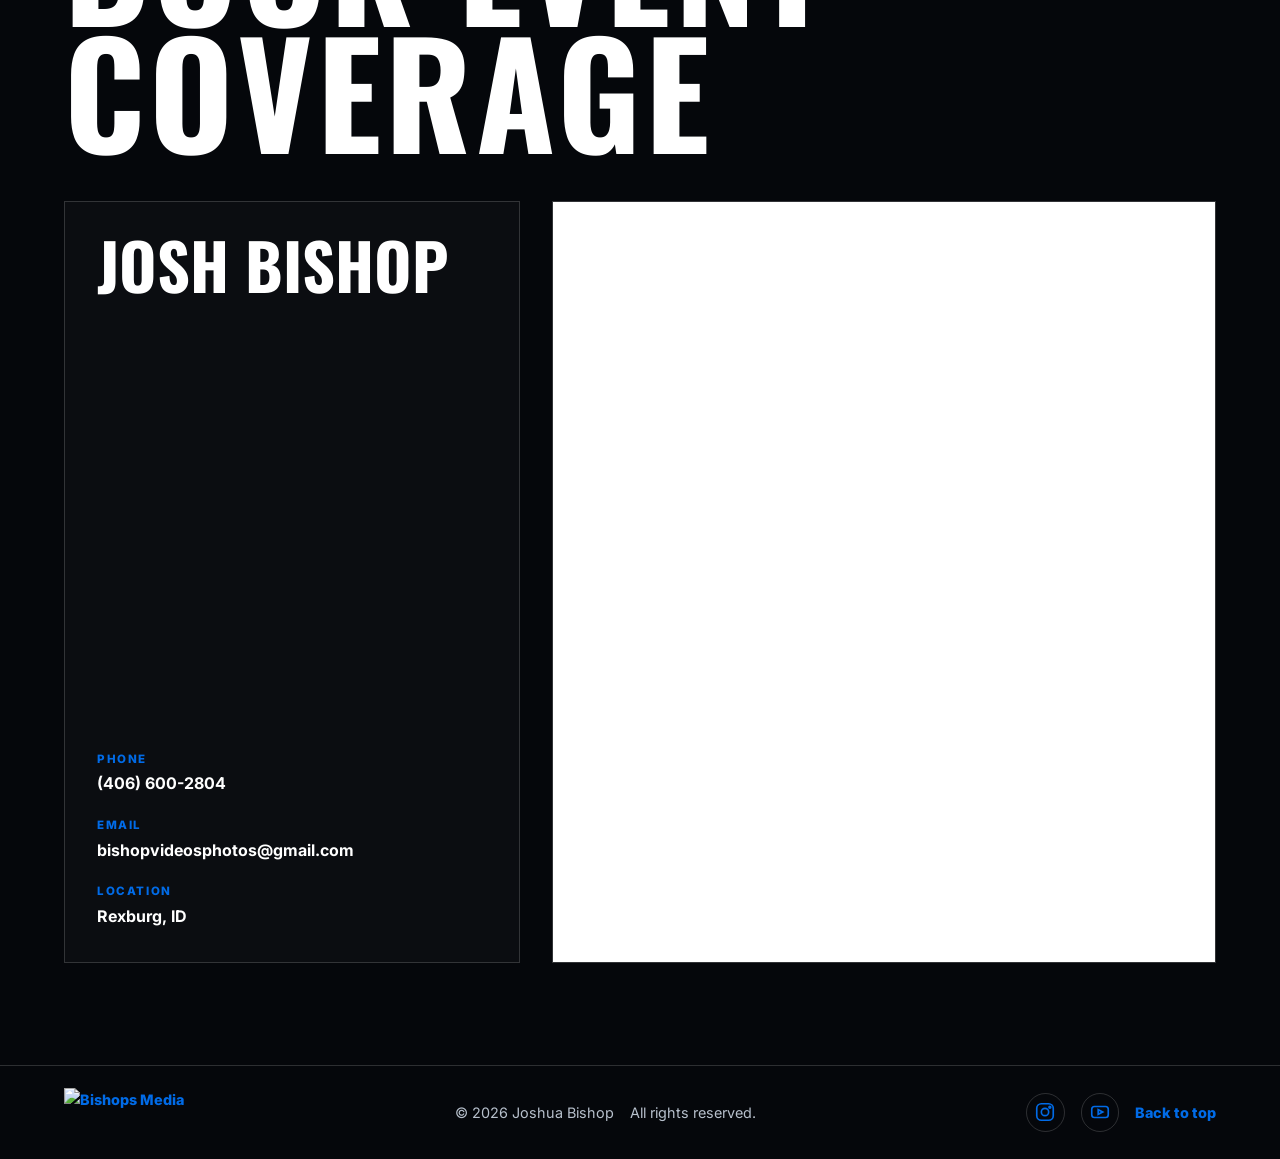
==== commit 30eca0b3: "social media links" ====
--- a/events-weddings.html
+++ b/events-weddings.html
@@ -137,11 +137,17 @@
     </div>
 
     <div class="footer-links">
-      <a class="instagram-link" href="https://www.instagram.com/" target="_blank" rel="noopener" aria-label="Bishops Media on Instagram">
+      <a class="social-link" href="https://www.instagram.com/bishopsmedia_/" target="_blank" rel="noopener" aria-label="Bishops Media on Instagram">
         <svg aria-hidden="true" viewBox="0 0 24 24" width="22" height="22" focusable="false">
           <rect x="3" y="3" width="18" height="18" rx="5"></rect>
           <circle cx="12" cy="12" r="4"></circle>
           <circle cx="17.3" cy="6.7" r="1"></circle>
+        </svg>
+      </a>
+      <a class="social-link" href="https://www.youtube.com/@bishopsmedia" target="_blank" rel="noopener" aria-label="Bishops Media on YouTube">
+        <svg aria-hidden="true" viewBox="0 0 24 24" width="22" height="22" focusable="false">
+          <rect x="3" y="6" width="18" height="12" rx="3"></rect>
+          <path d="M10 9.5v5l5-2.5z"></path>
         </svg>
       </a>
       <a href="#main-content">Back to top</a>
--- a/styles/styles.css
+++ b/styles/styles.css
@@ -1749,3 +1749,25 @@
     height: 920px;
   }
 }
+
+/* Social footer buttons */
+.social-link {
+  display: inline-grid;
+  place-items: center;
+  width: 2.4rem;
+  height: 2.4rem;
+  border: 1px solid var(--line);
+  border-radius: 999px;
+}
+
+.social-link svg {
+  fill: none;
+  stroke: currentColor;
+  stroke-width: 1.8;
+}
+
+.social-link:hover,
+.social-link:focus-visible {
+  color: var(--light);
+  border-color: var(--blue);
+}
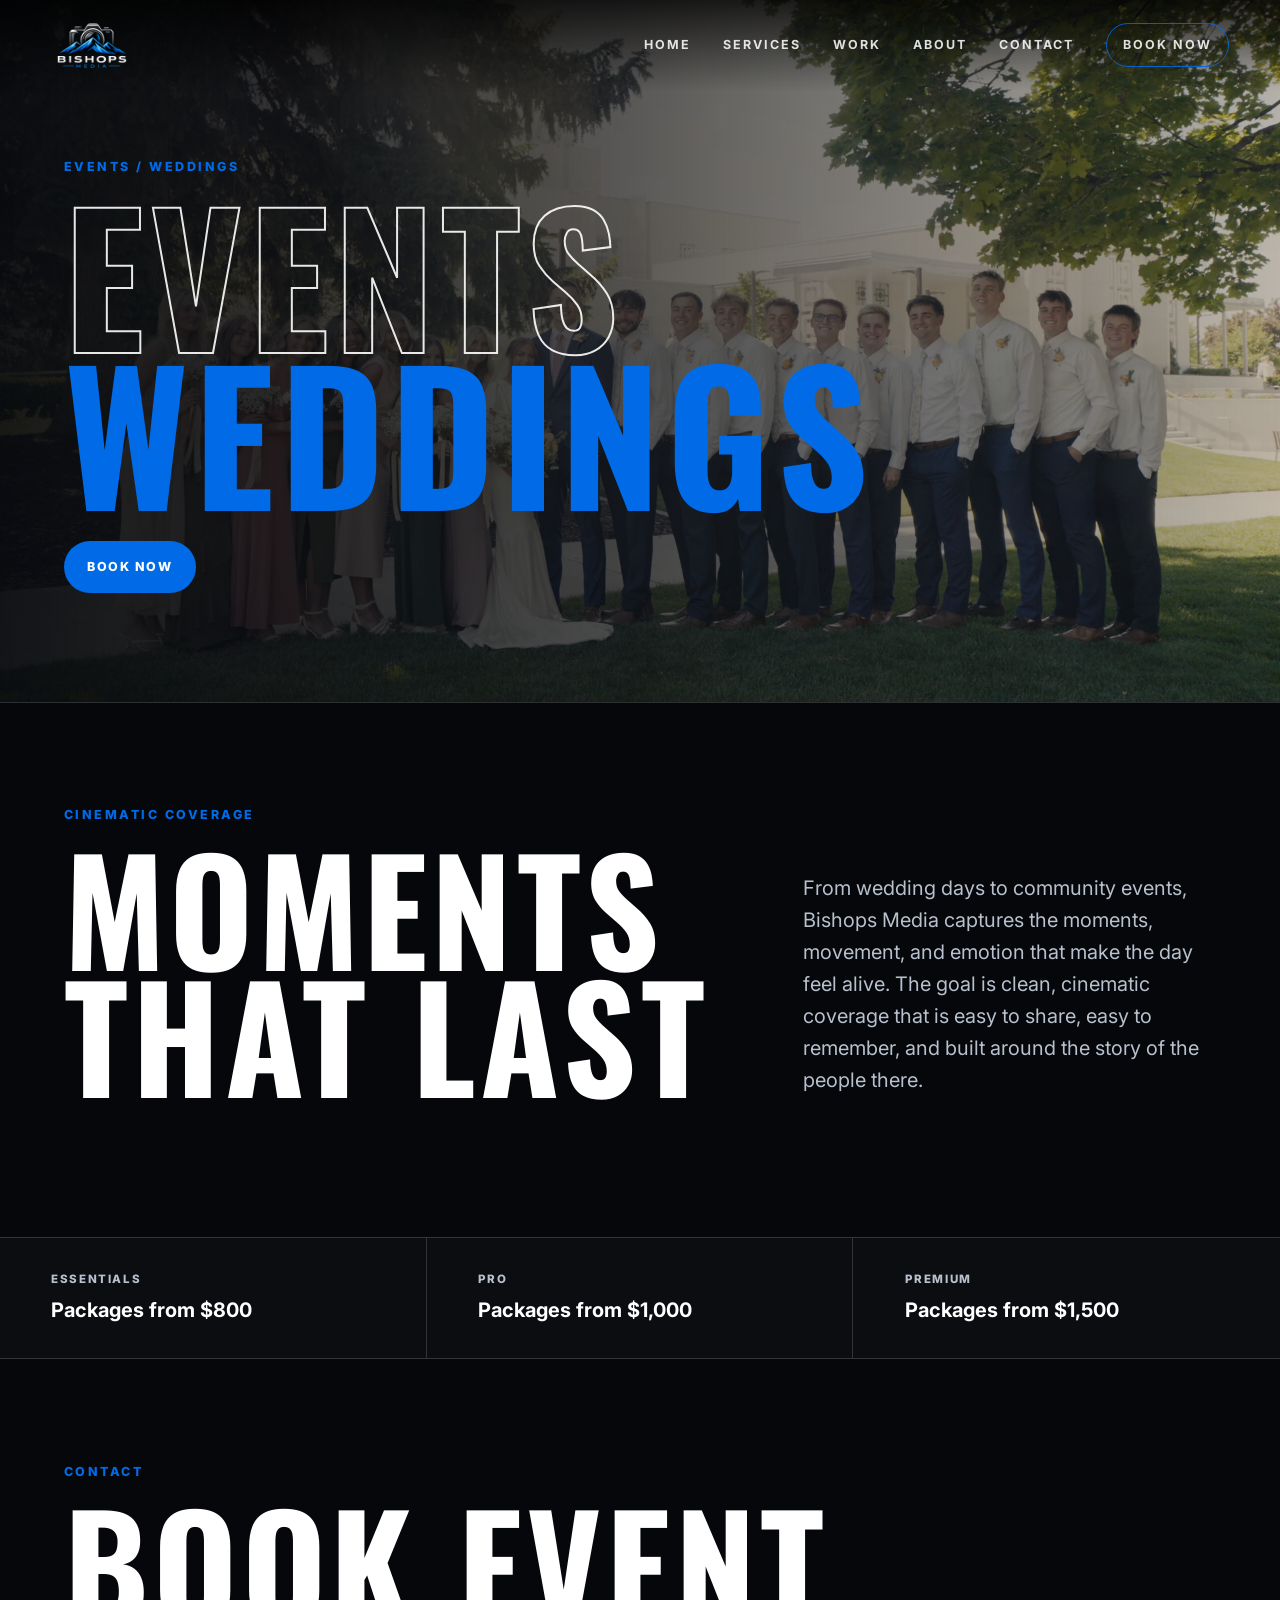
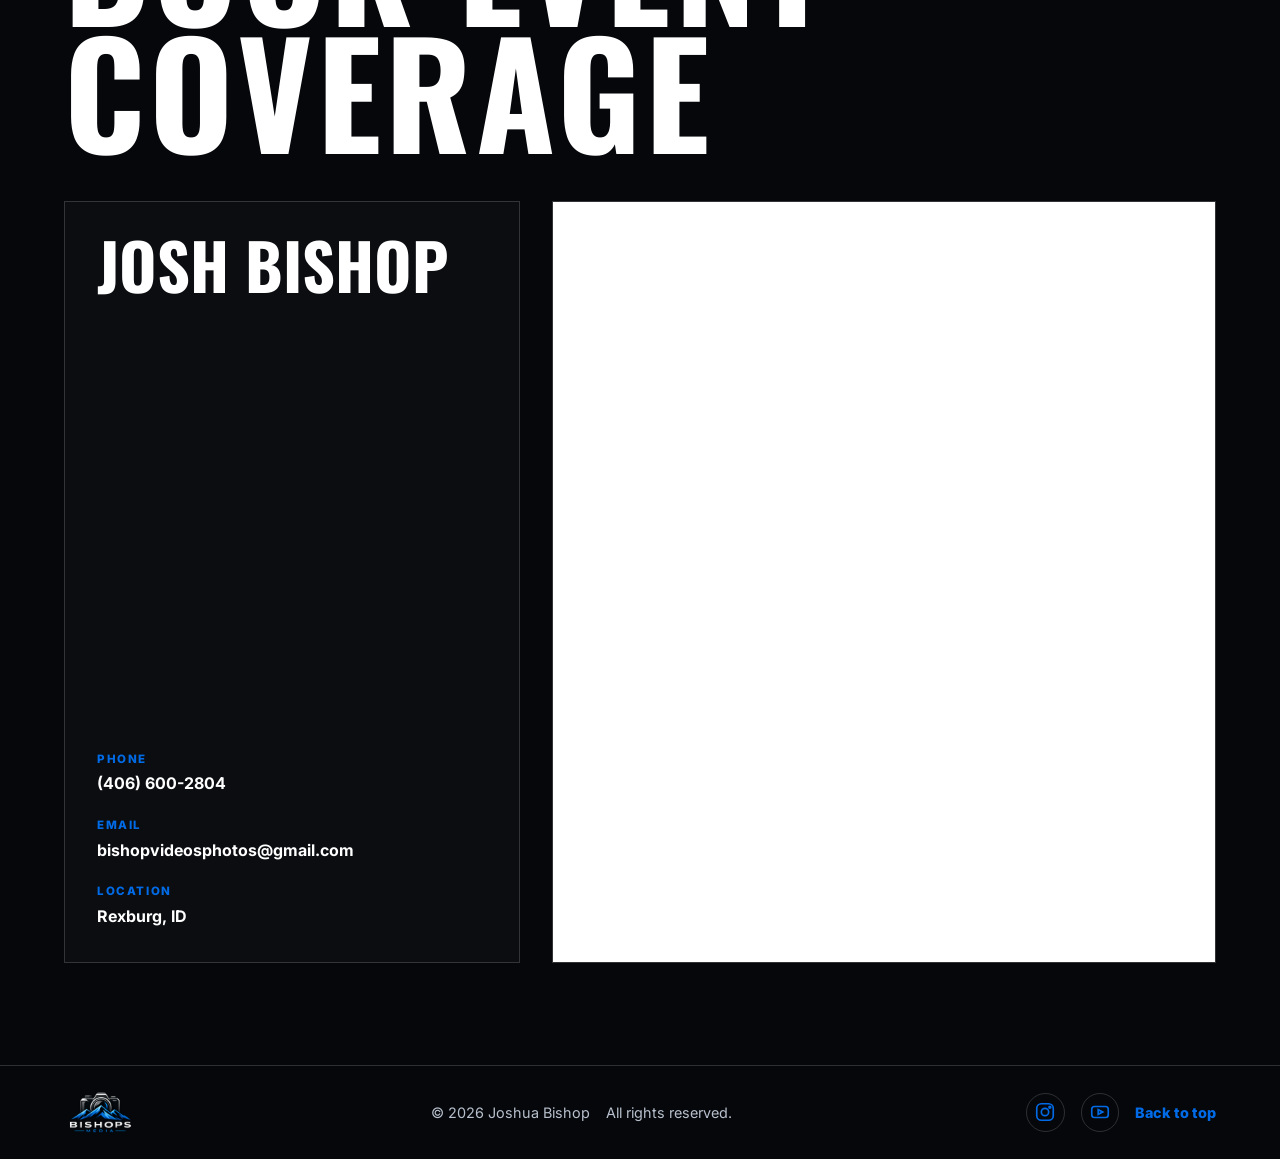
==== commit 4ce20977: "updated logo" ====
--- a/events-weddings.html
+++ b/events-weddings.html
@@ -20,7 +20,7 @@
 
   <header class="site-header" data-header>
     <a class="logo" href="index.html" aria-label="Bishops Media home">
-      <img src="images/logo/logo.webp" alt="Bishops Media" />
+      <img src="images/logo/logo_2.png" alt="Bishops Media" />
     </a>
 
     <button class="nav-toggle" type="button" aria-label="Open navigation menu" aria-expanded="false" aria-controls="site-nav">
@@ -128,7 +128,7 @@
 
   <footer class="site-footer">
     <a class="footer-brand" href="index.html" aria-label="Bishops Media home">
-      <img src="images/logo/logo.webp" alt="Bishops Media" />
+      <img src="images/logo/logo_2.png" alt="Bishops Media" />
     </a>
 
     <div class="footer-legal">
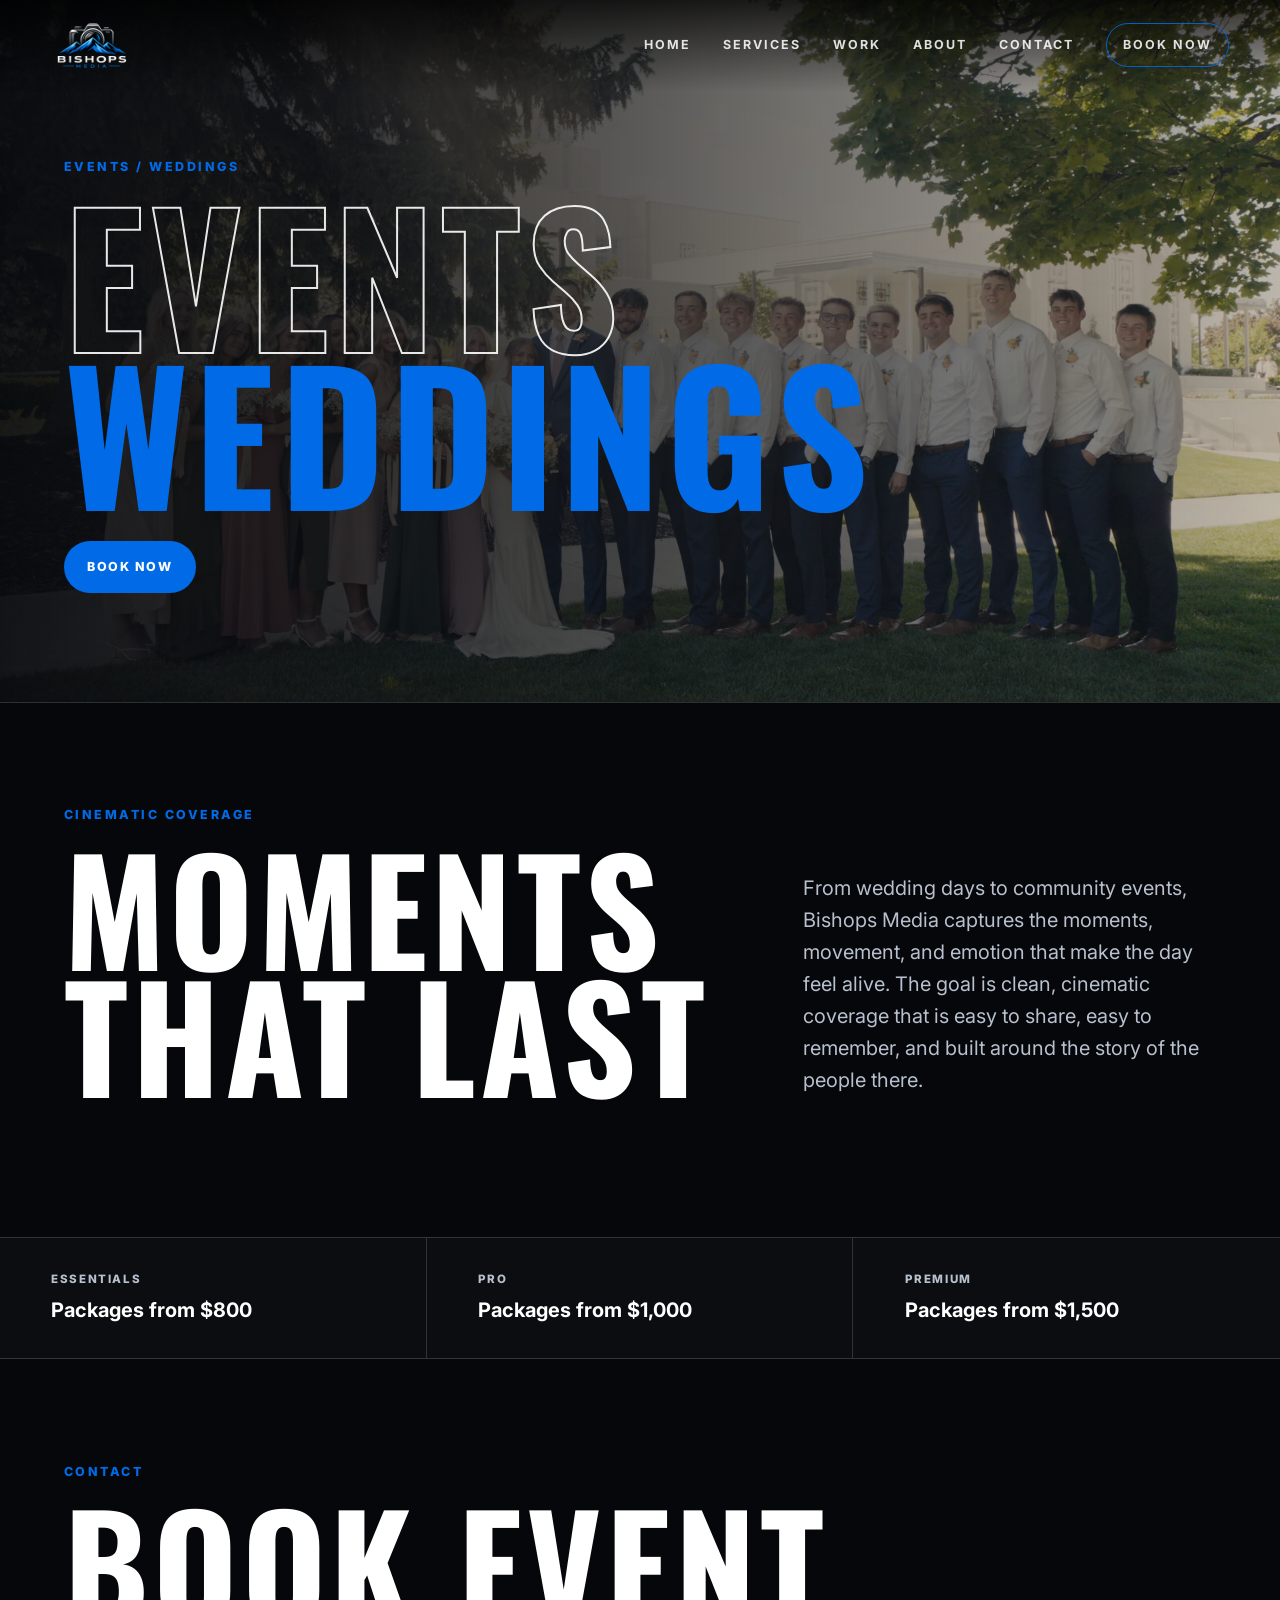
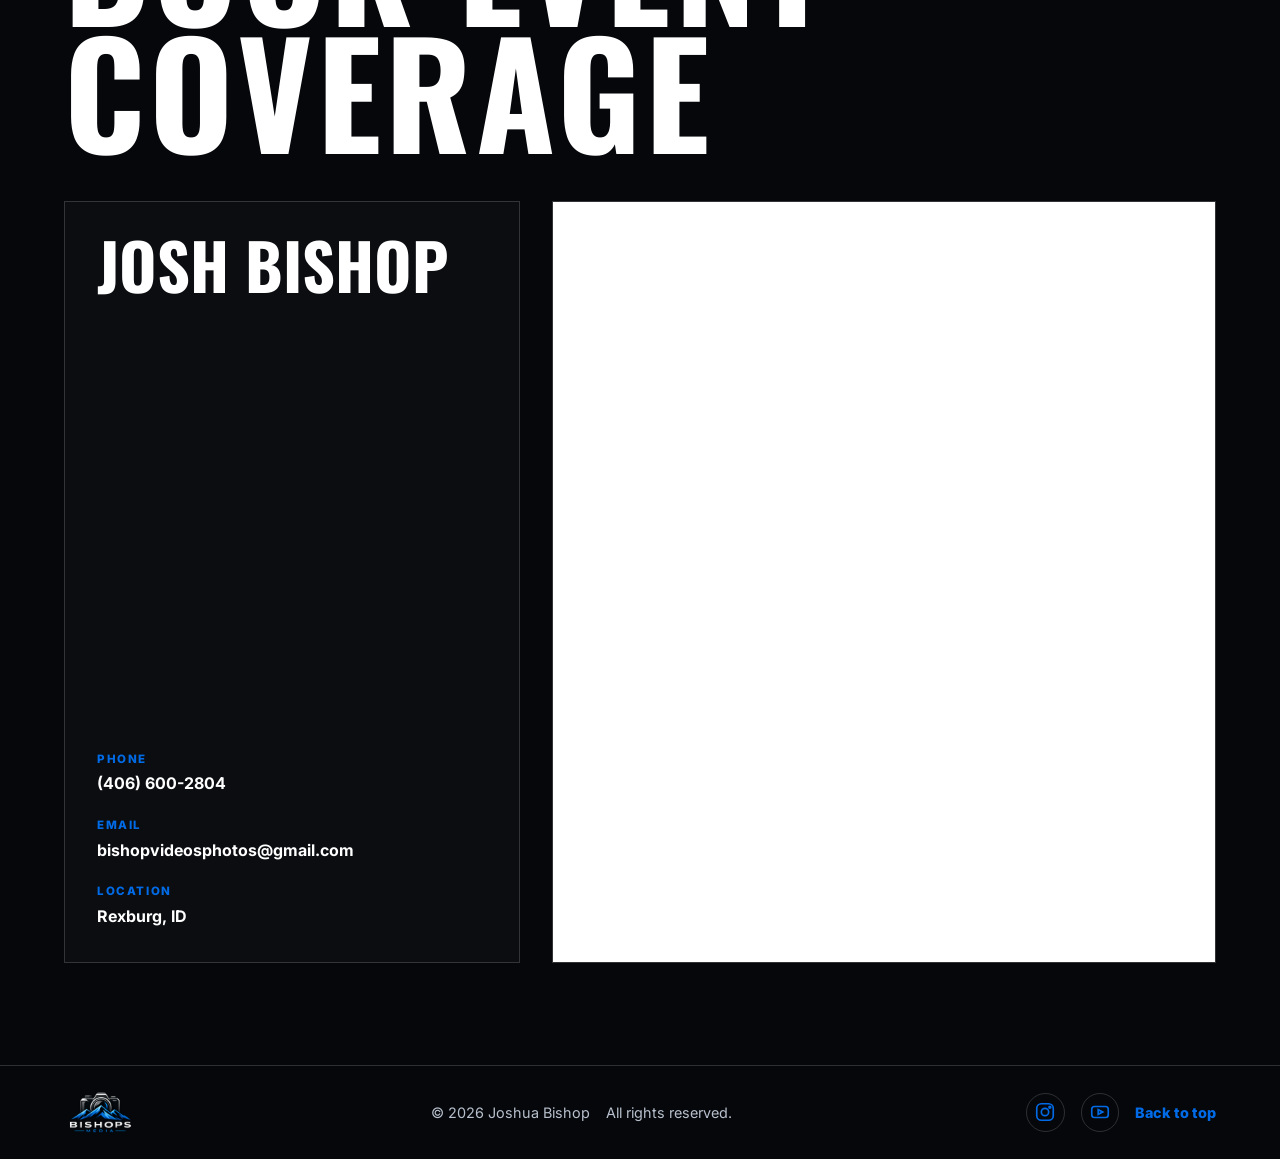
==== commit 393da8f3: "changes" ====
--- a/events-weddings.html
+++ b/events-weddings.html
@@ -7,7 +7,7 @@
   <title>Events and Weddings | Bishops Media</title>
   <link rel="icon" type="image/webp" sizes="any" href="images/logo/logo-square.webp?v=2" />
   <link rel="shortcut icon" type="image/webp" href="images/logo/logo-square.webp?v=2" />
-  <link rel="apple-touch-icon" href="images/logo/logo.png" />
+  <link rel="apple-touch-icon" href="images/logo/logo_2.png" />
 
   <link rel="preconnect" href="https://fonts.googleapis.com">
   <link rel="preconnect" href="https://fonts.gstatic.com" crossorigin>
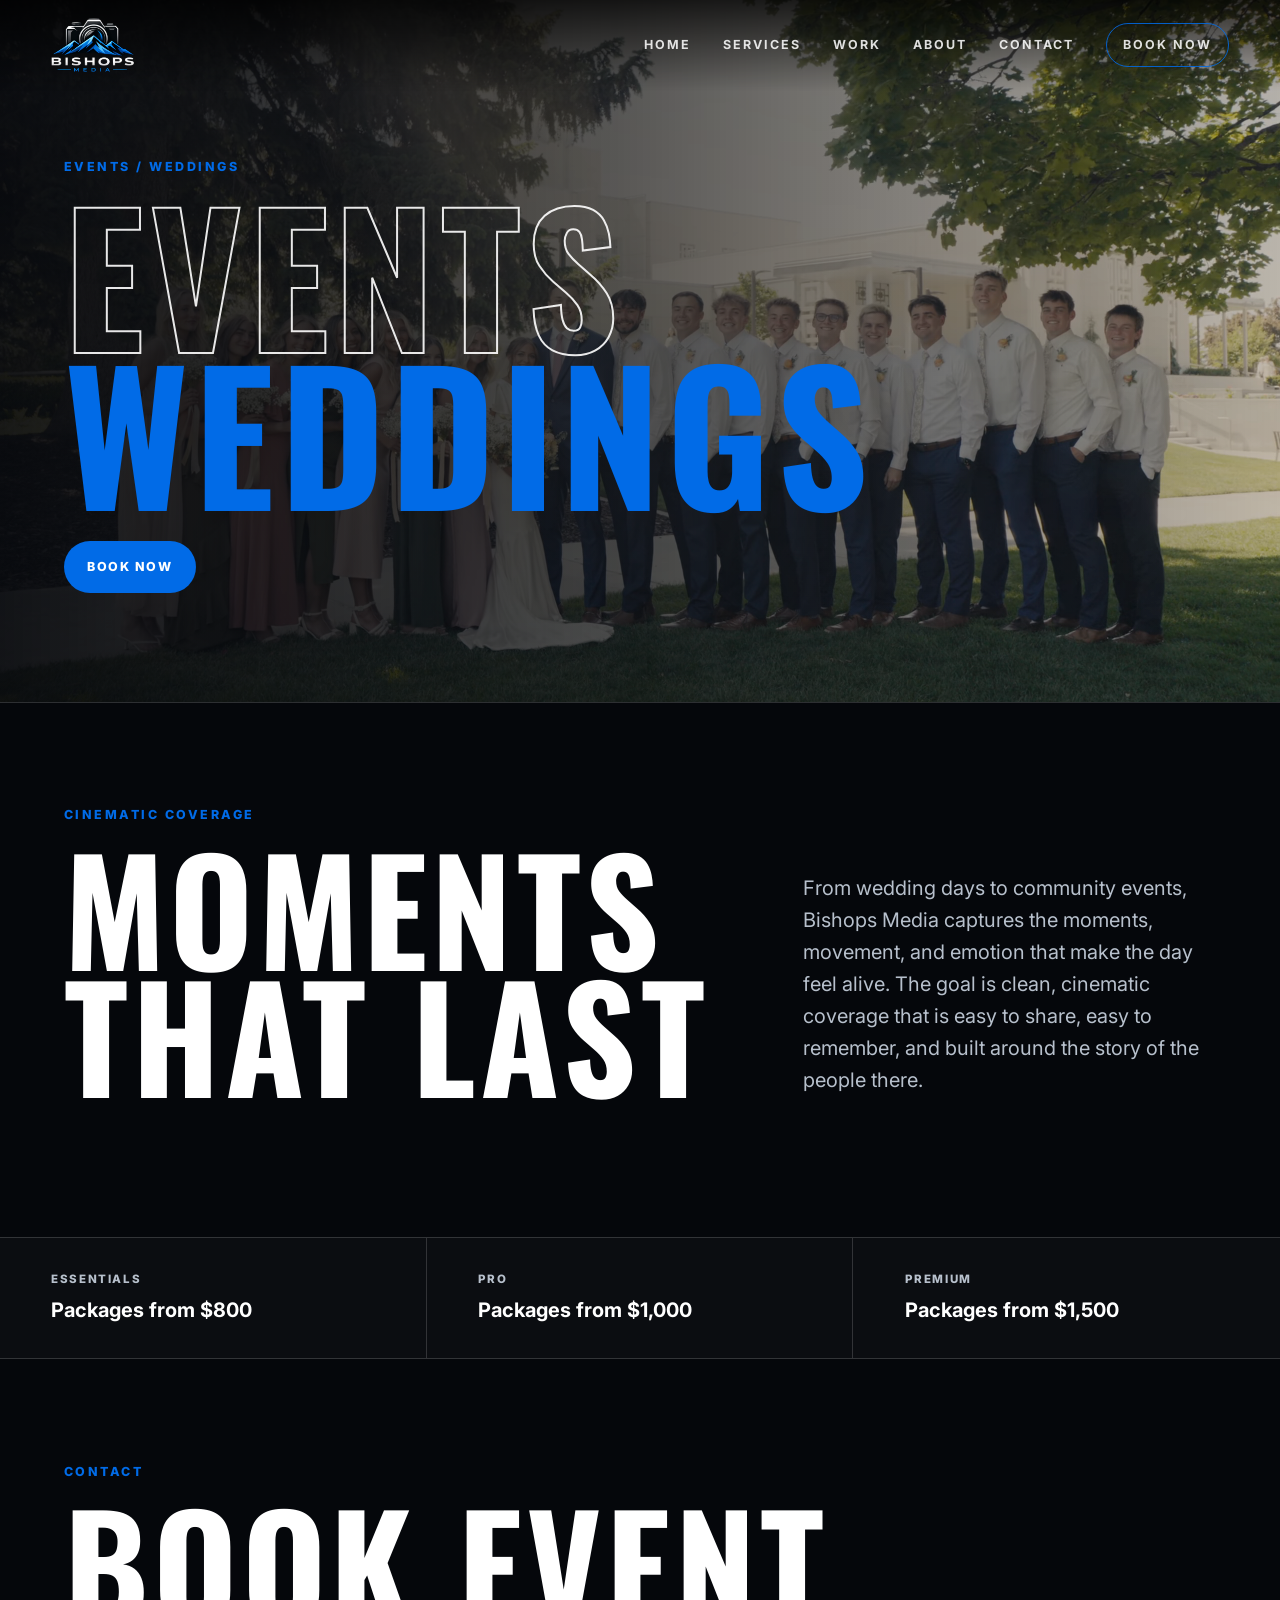
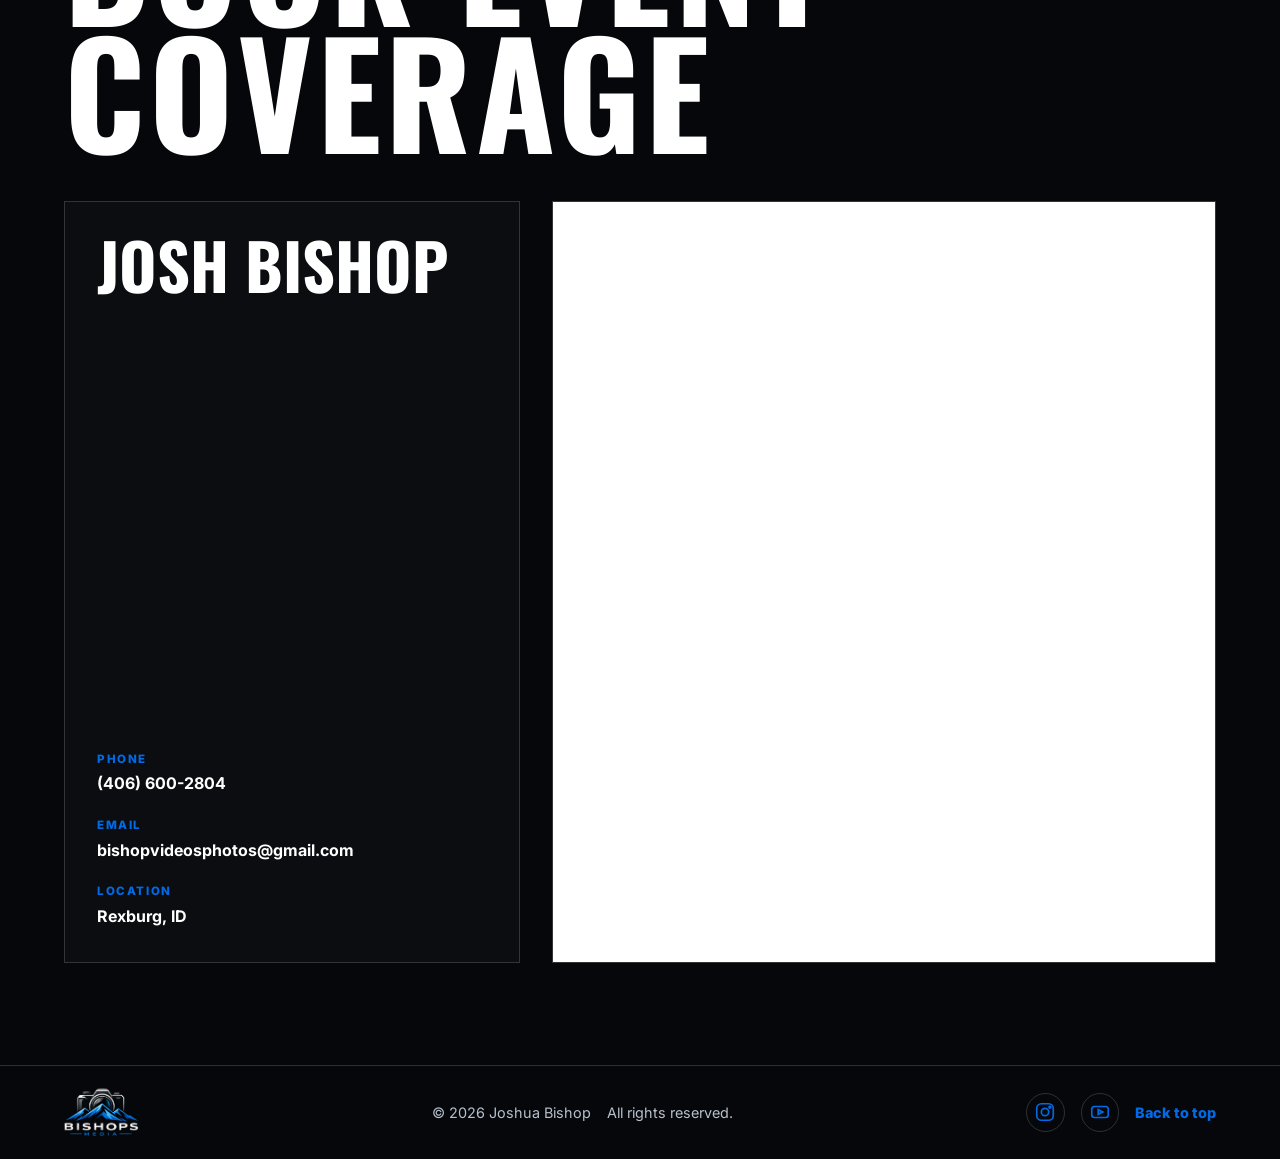
==== commit 02f7721f: "logo_2.png --> logo_2.webp" ====
--- a/events-weddings.html
+++ b/events-weddings.html
@@ -7,7 +7,7 @@
   <title>Events and Weddings | Bishops Media</title>
   <link rel="icon" type="image/webp" sizes="any" href="images/logo/logo-square.webp?v=2" />
   <link rel="shortcut icon" type="image/webp" href="images/logo/logo-square.webp?v=2" />
-  <link rel="apple-touch-icon" href="images/logo/logo_2.png" />
+  <link rel="apple-touch-icon" href="images/logo/logo_2.webp" />
 
   <link rel="preconnect" href="https://fonts.googleapis.com">
   <link rel="preconnect" href="https://fonts.gstatic.com" crossorigin>
@@ -20,7 +20,7 @@
 
   <header class="site-header" data-header>
     <a class="logo" href="index.html" aria-label="Bishops Media home">
-      <img src="images/logo/logo_2.png" alt="Bishops Media" />
+      <img src="images/logo/logo_2.webp" alt="Bishops Media" />
     </a>
 
     <button class="nav-toggle" type="button" aria-label="Open navigation menu" aria-expanded="false" aria-controls="site-nav">
@@ -128,7 +128,7 @@
 
   <footer class="site-footer">
     <a class="footer-brand" href="index.html" aria-label="Bishops Media home">
-      <img src="images/logo/logo_2.png" alt="Bishops Media" />
+      <img src="images/logo/logo_2.webp" alt="Bishops Media" />
     </a>
 
     <div class="footer-legal">
